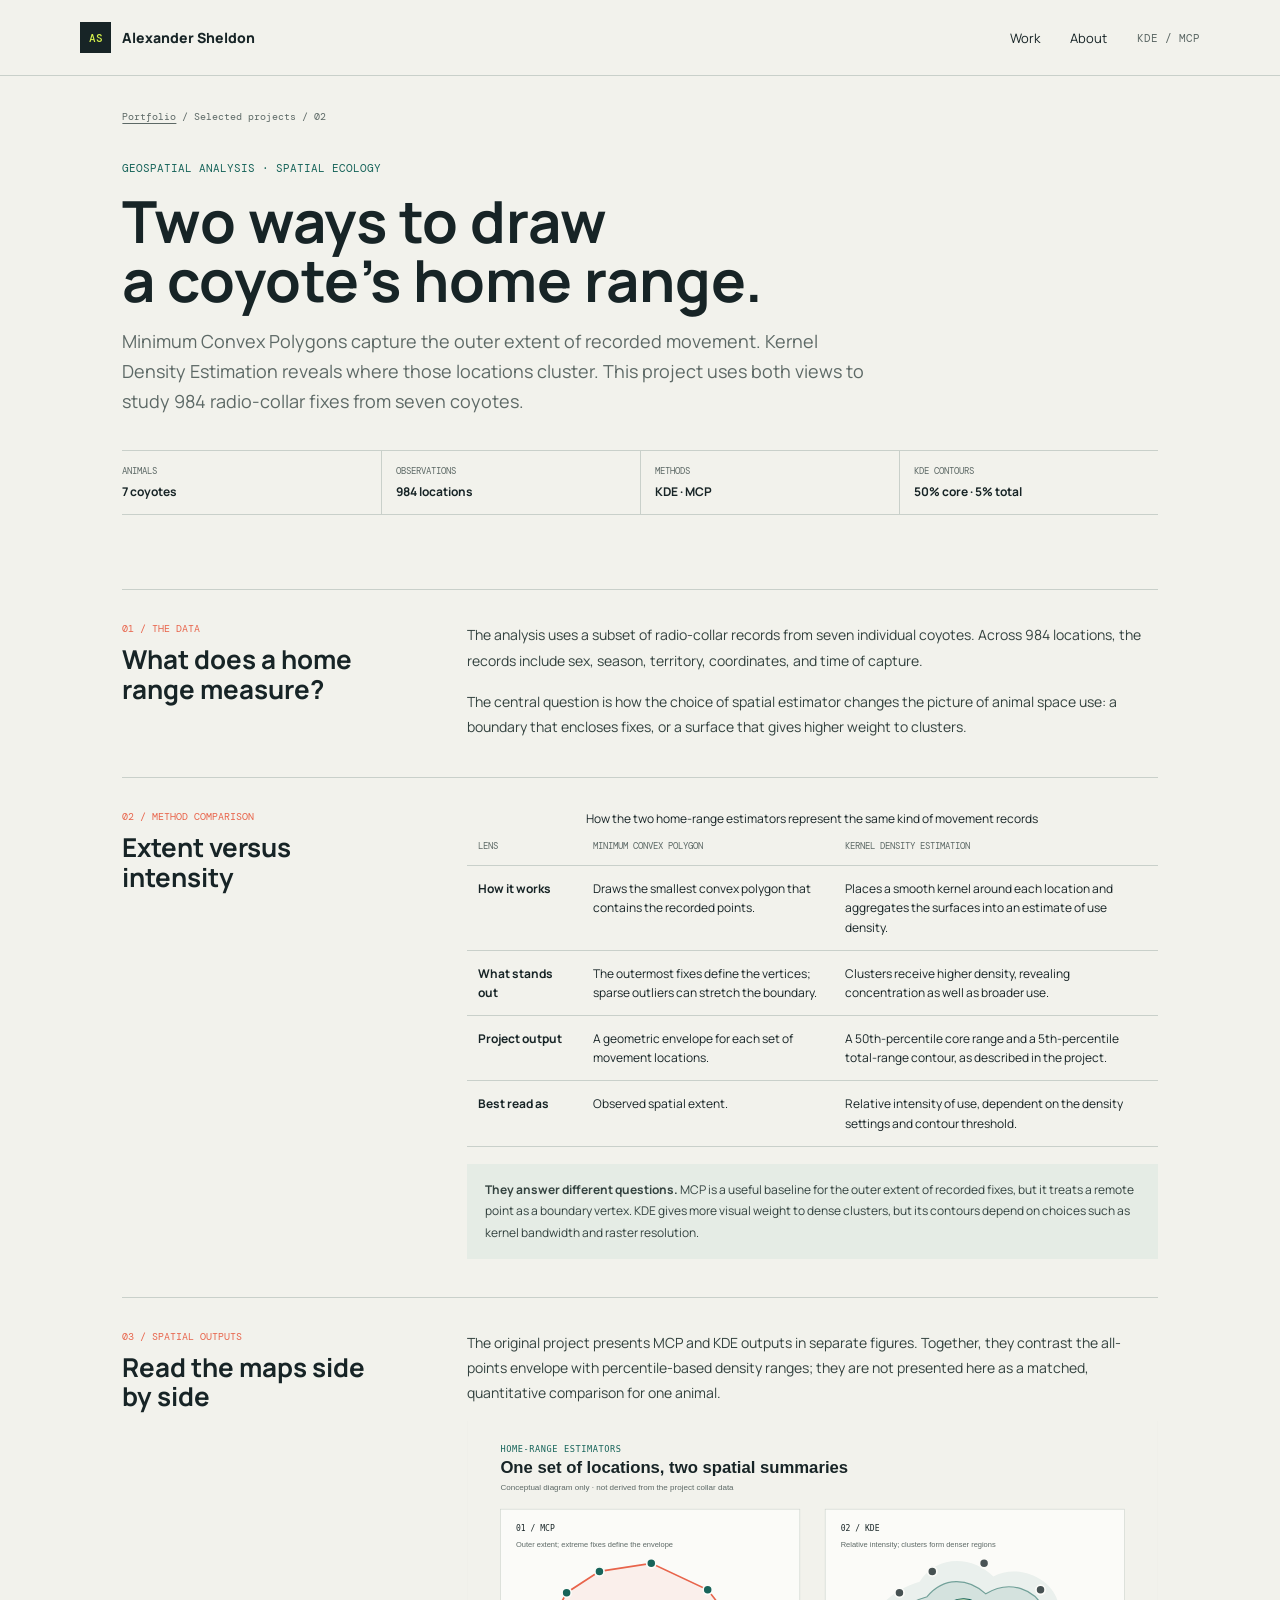
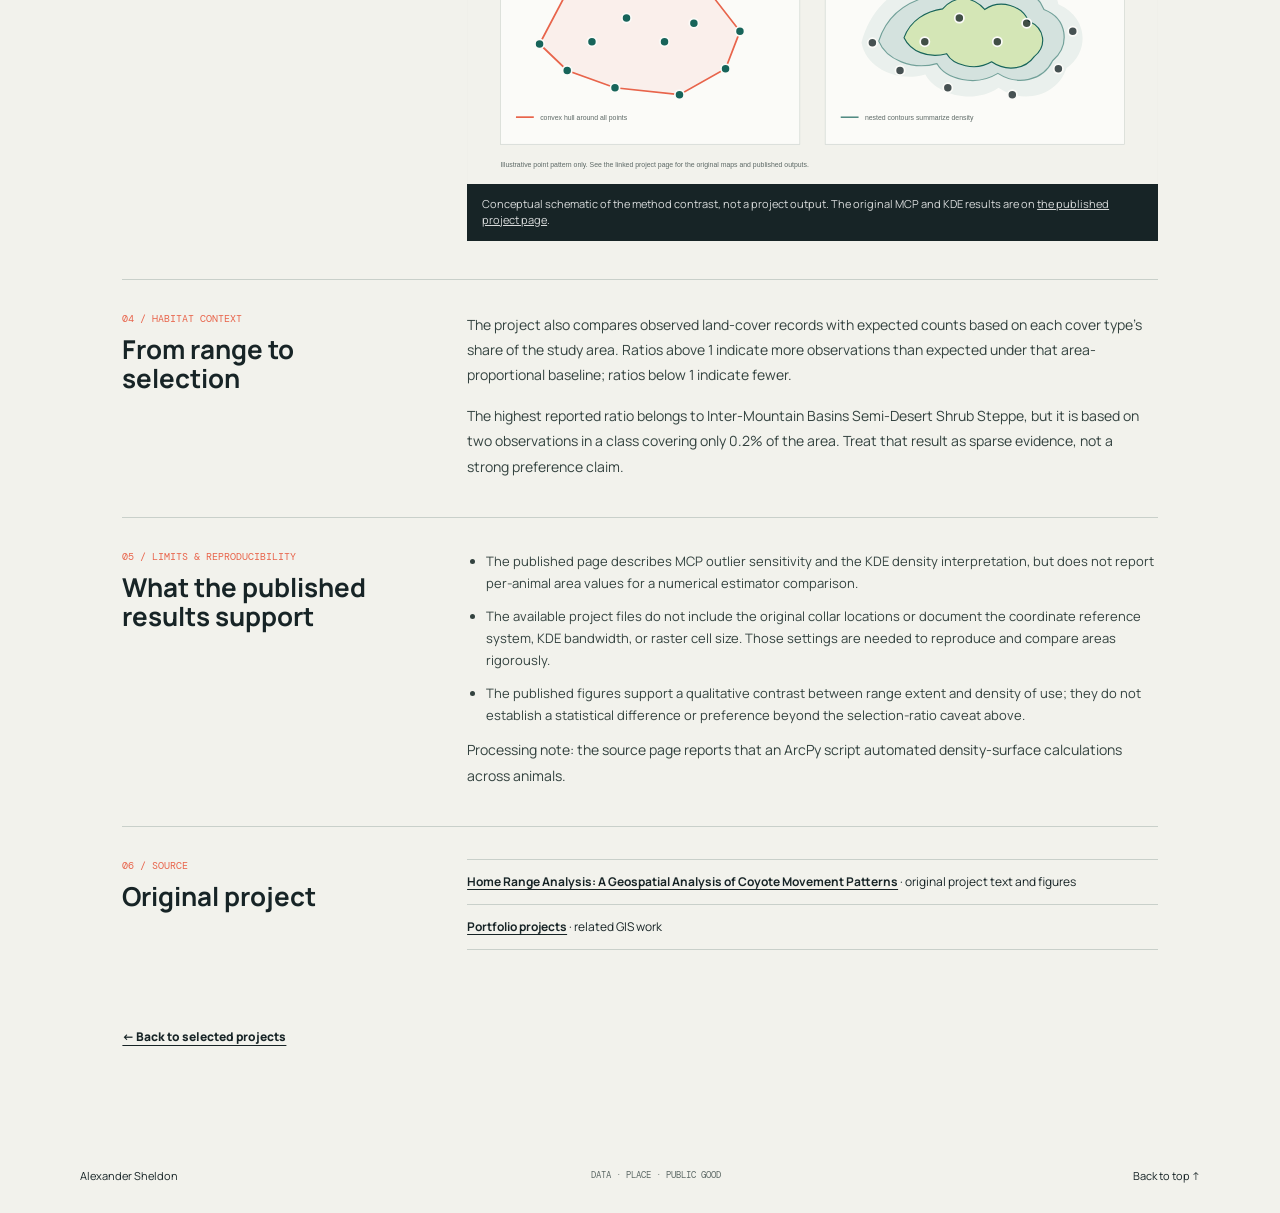
==== projects/coyote-home-range/index.html @ 0cab78b7 "initial projects" ====
<!doctype html>
<html lang="en">
<head>
  <meta charset="utf-8">
  <meta name="viewport" content="width=device-width, initial-scale=1">
  <meta name="theme-color" content="#f2f2ec">
  <meta name="description" content="A geospatial analysis comparing kernel density estimation and minimum convex polygons for coyote home ranges.">
  <title>Coyote Home Ranges: KDE and MCP | Alexander Sheldon</title>
  <link rel="preconnect" href="https://fonts.googleapis.com">
  <link rel="preconnect" href="https://fonts.gstatic.com" crossorigin>
  <link href="https://fonts.googleapis.com/css2?family=DM+Mono:wght@400;500&family=Manrope:wght@400;500;600;700;800&display=swap" rel="stylesheet">
  <link rel="stylesheet" href="../../styles.css">
</head>
<body>
  <a class="skip-link" href="#main">Skip to content</a>
  <header class="site-header">
    <a class="wordmark" href="../../index.html" aria-label="Alexander Sheldon home">
      <span class="wordmark-mark">AS</span>
      <span>Alexander Sheldon</span>
    </a>
    <nav class="site-nav" aria-label="Main navigation">
      <a href="../../index.html#work">Work</a>
      <a href="../../index.html#about">About</a>
      <a class="nav-index" href="#methods">KDE / MCP</a>
    </nav>
  </header>

  <main id="main" class="project-main">
    <div class="project-breadcrumb"><a href="../../index.html">Portfolio</a> / Selected projects / 02</div>
    <header class="project-hero-heading">
      <p class="project-kicker">GEOSPATIAL ANALYSIS &middot; SPATIAL ECOLOGY</p>
      <h1 class="project-title">Two ways to draw<br>a coyote's home range.</h1>
      <p class="project-lede">Minimum Convex Polygons capture the outer extent of recorded movement. Kernel Density Estimation reveals where those locations cluster. This project uses both views to study 984 radio-collar fixes from seven coyotes.</p>
    </header>

    <dl class="project-facts">
      <div><dt>Animals</dt><dd>7 coyotes</dd></div>
      <div><dt>Observations</dt><dd>984 locations</dd></div>
      <div><dt>Methods</dt><dd>KDE &middot; MCP</dd></div>
      <div><dt>KDE contours</dt><dd>50% core &middot; 5% total</dd></div>
    </dl>

    <div class="project-content">
      <section class="project-section" aria-labelledby="question-title">
        <div><p class="section-number">01 / THE DATA</p><h2 id="question-title">What does a home range measure?</h2></div>
        <div class="project-copy">
          <p>The analysis uses a subset of radio-collar records from seven individual coyotes. Across 984 locations, the records include sex, season, territory, coordinates, and time of capture.</p>
          <p>The central question is how the choice of spatial estimator changes the picture of animal space use: a boundary that encloses fixes, or a surface that gives higher weight to clusters.</p>
        </div>
      </section>

      <section class="project-section" id="methods" aria-labelledby="methods-title">
        <div><p class="section-number">02 / METHOD COMPARISON</p><h2 id="methods-title">Extent versus intensity</h2></div>
        <div class="project-copy">
          <div class="method-table-wrap">
            <table class="method-table">
              <caption>How the two home-range estimators represent the same kind of movement records</caption>
              <thead><tr><th scope="col">Lens</th><th scope="col">Minimum Convex Polygon</th><th scope="col">Kernel Density Estimation</th></tr></thead>
              <tbody>
                <tr><th scope="row">How it works</th><td>Draws the smallest convex polygon that contains the recorded points.</td><td>Places a smooth kernel around each location and aggregates the surfaces into an estimate of use density.</td></tr>
                <tr><th scope="row">What stands out</th><td>The outermost fixes define the vertices; sparse outliers can stretch the boundary.</td><td>Clusters receive higher density, revealing concentration as well as broader use.</td></tr>
                <tr><th scope="row">Project output</th><td>A geometric envelope for each set of movement locations.</td><td>A 50th-percentile core range and a 5th-percentile total-range contour, as described in the project.</td></tr>
                <tr><th scope="row">Best read as</th><td>Observed spatial extent.</td><td>Relative intensity of use, dependent on the density settings and contour threshold.</td></tr>
              </tbody>
            </table>
          </div>
          <p class="metric-note"><strong>They answer different questions.</strong> MCP is a useful baseline for the outer extent of recorded fixes, but it treats a remote point as a boundary vertex. KDE gives more visual weight to dense clusters, but its contours depend on choices such as kernel bandwidth and raster resolution.</p>
        </div>
      </section>

      <section class="project-section" aria-labelledby="maps-title">
        <div><p class="section-number">03 / SPATIAL OUTPUTS</p><h2 id="maps-title">Read the maps side by side</h2></div>
        <div class="project-copy">
          <p>The original project presents MCP and KDE outputs in separate figures. Together, they contrast the all-points envelope with percentile-based density ranges; they are not presented here as a matched, quantitative comparison for one animal.</p>
          <figure class="comparison-figure">
            <img src="../../assets/coyote-kde-mcp-schematic.svg" alt="Conceptual comparison of a single illustrative location pattern summarized as an outer MCP hull and as KDE density contours. Not derived from the coyote collar data.">
            <figcaption>Conceptual schematic of the method contrast, not a project output. The original MCP and KDE results are on <a href="https://sites.google.com/view/alexandersheldon-portfolio/home-range-analysis-a-geospatial-analysis-of-coyote-movement-patterns">the published project page</a>.</figcaption>
          </figure>
        </div>
      </section>

      <section class="project-section" aria-labelledby="selection-title">
        <div><p class="section-number">04 / HABITAT CONTEXT</p><h2 id="selection-title">From range to selection</h2></div>
        <div class="project-copy">
          <p>The project also compares observed land-cover records with expected counts based on each cover type's share of the study area. Ratios above 1 indicate more observations than expected under that area-proportional baseline; ratios below 1 indicate fewer.</p>
          <p>The highest reported ratio belongs to Inter-Mountain Basins Semi-Desert Shrub Steppe, but it is based on two observations in a class covering only 0.2% of the area. Treat that result as sparse evidence, not a strong preference claim.</p>
        </div>
      </section>

      <section class="project-section" aria-labelledby="limits-title">
        <div><p class="section-number">05 / LIMITS &amp; REPRODUCIBILITY</p><h2 id="limits-title">What the published results support</h2></div>
        <div class="project-copy">
          <ul class="observation-list">
            <li>The published page describes MCP outlier sensitivity and the KDE density interpretation, but does not report per-animal area values for a numerical estimator comparison.</li>
            <li>The available project files do not include the original collar locations or document the coordinate reference system, KDE bandwidth, or raster cell size. Those settings are needed to reproduce and compare areas rigorously.</li>
            <li>The published figures support a qualitative contrast between range extent and density of use; they do not establish a statistical difference or preference beyond the selection-ratio caveat above.</li>
          </ul>
          <p>Processing note: the source page reports that an ArcPy script automated density-surface calculations across animals.</p>
        </div>
      </section>

      <section class="project-section" aria-labelledby="sources-title">
        <div><p class="section-number">06 / SOURCE</p><h2 id="sources-title">Original project</h2></div>
        <div class="project-copy">
          <ul class="project-source-list">
            <li><a href="https://sites.google.com/view/alexandersheldon-portfolio/home-range-analysis-a-geospatial-analysis-of-coyote-movement-patterns">Home Range Analysis: A Geospatial Analysis of Coyote Movement Patterns</a> &middot; original project text and figures</li>
            <li><a href="https://sites.google.com/view/alexandersheldon-portfolio/projects">Portfolio projects</a> &middot; related GIS work</li>
          </ul>
        </div>
      </section>
    </div>
    <a class="back-to-work" href="../../index.html#work">&larr; Back to selected projects</a>
  </main>

  <footer class="site-footer">
    <span>Alexander Sheldon</span>
    <span class="mono-label">DATA &middot; PLACE &middot; PUBLIC GOOD</span>
    <a href="#main">Back to top &uarr;</a>
  </footer>
</body>
</html>
---- styles.css ----
:root {
  color-scheme: light;
  --paper: #f2f2ec;
  --white: #fbfbf8;
  --ink: #172426;
  --muted: #5d6966;
  --line: #c9d0ca;
  --forest: #17645a;
  --lime: #d3ef4c;
  --coral: #e8644b;
  --blue: #2856a4;
  --mono: "DM Mono", "Courier New", monospace;
  --sans: "Manrope", "Segoe UI", sans-serif;
  font-family: var(--sans);
  font-synthesis: none;
  text-rendering: optimizeLegibility;
  background: var(--paper);
  color: var(--ink);
}

* { box-sizing: border-box; }

html { scroll-behavior: smooth; }

body {
  margin: 0;
  min-width: 320px;
  background: var(--paper);
  color: var(--ink);
}

a { color: inherit; }

a:focus-visible {
  outline: 3px solid var(--coral);
  outline-offset: 4px;
}

.skip-link {
  position: absolute;
  z-index: 10;
  top: 8px;
  left: 8px;
  padding: 10px 14px;
  transform: translateY(-160%);
  background: var(--ink);
  color: white;
}

.skip-link:focus { transform: translateY(0); }

.site-header {
  min-height: 76px;
  padding: 0 6.25%;
  display: flex;
  align-items: center;
  justify-content: space-between;
  border-bottom: 1px solid var(--line);
}

.wordmark {
  display: inline-flex;
  align-items: center;
  gap: 11px;
  text-decoration: none;
  font-size: 14px;
  font-weight: 800;
}

.wordmark-mark {
  width: 31px;
  aspect-ratio: 1;
  display: grid;
  place-items: center;
  background: var(--ink);
  color: var(--lime);
  font: 500 11px var(--mono);
}

.site-nav { display: flex; align-items: center; gap: 30px; }
.site-nav a { font-size: 13px; text-decoration: none; }
.site-nav a:hover, .text-link:hover, .arrow-link:hover { color: var(--forest); }
.site-nav .nav-index { color: var(--muted); font: 11px var(--mono); }

.intro {
  position: relative;
  min-height: 610px;
  padding: 82px 9.4% 67px;
  display: grid;
  grid-template-columns: minmax(0, 1.05fr) minmax(320px, .95fr);
  align-items: center;
  gap: 7%;
  overflow: hidden;
  background-color: #e7ece4;
  background-image: linear-gradient(rgba(23, 36, 38, .045) 1px, transparent 1px), linear-gradient(90deg, rgba(23, 36, 38, .045) 1px, transparent 1px);
  background-size: 44px 44px;
}

.intro-copy { position: relative; z-index: 1; max-width: 610px; }
.eyebrow, .mono-label { font: 11px var(--mono); letter-spacing: 0; }
.eyebrow { display: flex; align-items: center; gap: 10px; margin: 0 0 22px; text-transform: uppercase; }
.eyebrow-dot { width: 8px; height: 8px; border-radius: 50%; background: var(--coral); }

h1, h2, h3, p { margin-top: 0; }

h1 {
  margin-bottom: 20px;
  font-size: 68px;
  line-height: .98;
  font-weight: 700;
}

h1 span { color: var(--forest); }
.intro-lede { max-width: 480px; margin-bottom: 12px; font-size: 21px; line-height: 1.45; font-weight: 600; }
.intro-detail { max-width: 460px; margin-bottom: 26px; color: var(--muted); font-size: 14px; line-height: 1.75; }
.text-link { display: inline-flex; align-items: center; gap: 10px; font-size: 13px; font-weight: 700; text-decoration-thickness: 1px; text-underline-offset: 5px; }
.text-link span { color: var(--coral); font-size: 17px; }

.intro-aside { position: relative; min-height: 355px; align-self: center; display: flex; align-items: flex-end; }
.map-grid { position: absolute; inset: 0 0 48px; overflow: hidden; background: #c9d9d0; border: 1px solid rgba(23, 36, 38, .25); }
.map-grid::before, .map-grid::after { content: ""; position: absolute; inset: 0; background-size: 24px 24px; pointer-events: none; }
.map-grid::before { background-image: linear-gradient(30deg, transparent 48%, rgba(23, 36, 38, .13) 49%, rgba(23, 36, 38, .13) 51%, transparent 52%); }
.map-grid::after { background-image: linear-gradient(120deg, transparent 48%, rgba(23, 36, 38, .1) 49%, rgba(23, 36, 38, .1) 51%, transparent 52%); }
.map-ring { position: absolute; z-index: 1; border: 1px solid rgba(23, 100, 90, .45); border-radius: 50%; transform: rotate(-28deg); }
.map-ring-one { width: 355px; height: 165px; top: 66px; left: 5%; }
.map-ring-two { width: 420px; height: 205px; top: 44px; left: -4%; }
.map-path { position: absolute; z-index: 2; height: 12px; background: rgba(251, 251, 248, .8); transform: rotate(-31deg); }
.map-path-one { width: 125%; top: 48%; left: -11%; }
.map-path-two { width: 85%; top: 33%; left: 28%; transform: rotate(51deg); }
.map-point { position: absolute; z-index: 3; width: 13px; height: 13px; border: 3px solid white; border-radius: 50%; background: var(--coral); box-shadow: 0 0 0 5px rgba(232, 100, 75, .24); }
.map-point-one { top: 36%; left: 40%; }
.map-point-two { top: 61%; left: 72%; width: 9px; height: 9px; background: var(--blue); box-shadow: 0 0 0 4px rgba(40, 86, 164, .2); }
.map-label { position: absolute; z-index: 3; color: var(--ink); font: 10px var(--mono); }
.map-label-one { top: 20%; left: 10%; }
.map-label-two { right: 9%; bottom: 17%; }
.aside-caption { position: relative; z-index: 4; width: 83%; margin-left: auto; padding: 17px 19px 15px; background: var(--ink); color: var(--white); }
.aside-caption .mono-label { color: var(--lime); }
.aside-caption p { margin: 9px 0 0; font-size: 13px; line-height: 1.55; }
.intro-footer { position: absolute; right: 6.25%; bottom: 24px; left: 6.25%; display: flex; justify-content: space-between; color: var(--muted); font-size: 10px; }

.section-wrap { padding-right: 9.4%; padding-left: 9.4%; }
.work-section { padding-top: 92px; padding-bottom: 94px; }
.section-heading { display: flex; align-items: flex-end; justify-content: space-between; gap: 30px; margin-bottom: 33px; }
.section-heading .eyebrow { margin-bottom: 12px; }
h2 { margin-bottom: 0; font-size: 38px; line-height: 1.13; font-weight: 700; }
.project-feature { display: grid; grid-template-columns: 1.02fr .98fr; min-height: 350px; border: 1px solid var(--line); background: var(--white); }
.project-feature-secondary { margin-top: 36px; }
.project-image { min-height: 350px; margin: 0; display: flex; flex-direction: column; justify-content: center; overflow: hidden; background: #dce6df; }
.project-image img { width: 100%; height: auto; display: block; }
.project-image figcaption { padding: 8px 14px; color: var(--muted); font-size: 10px; line-height: 1.45; }
.project-graphic { min-height: 350px; padding: 18px; display: flex; flex-direction: column; justify-content: space-between; overflow: hidden; background: #1d3433; color: #fff; }
.graphic-topline, .graphic-legend { display: flex; justify-content: space-between; gap: 10px; color: rgba(255,255,255,.75); font: 9px var(--mono); }
.graphic-map { position: relative; flex: 1; margin: 16px 0; overflow: hidden; background: #315949; background-image: linear-gradient(31deg, transparent 49.5%, rgba(255,255,255,.7) 49.8%, rgba(255,255,255,.7) 50.4%, transparent 50.7%), linear-gradient(115deg, transparent 49%, rgba(222,239,76,.45) 49.3%, rgba(222,239,76,.45) 50%, transparent 50.3%); }
.graphic-block { position: absolute; display: block; background: #759454; }
.block-a { width: 39%; height: 25%; left: 8%; top: 9%; clip-path: polygon(3% 10%, 87% 0, 100% 91%, 0 100%); }
.block-b { width: 32%; height: 38%; right: 6%; top: 12%; background: #25584e; clip-path: polygon(5% 0, 100% 10%, 84% 100%, 0 89%); }
.block-c { width: 49%; height: 37%; left: 11%; bottom: 5%; background: #849e5e; clip-path: polygon(0 8%, 100% 0, 92% 100%, 8% 89%); }
.graphic-road { position: absolute; z-index: 2; display: block; height: 11px; background: #f3efdc; }
.road-a { width: 130%; top: 53%; left: -12%; transform: rotate(-17deg); }
.road-b { width: 85%; top: 39%; left: 23%; transform: rotate(49deg); }
.graphic-water { position: absolute; z-index: 1; right: 11%; bottom: 4%; width: 19%; height: 31%; background: #3978a4; clip-path: polygon(0 12%, 100% 0, 71% 100%, 13% 91%); }
.graphic-building { position: absolute; z-index: 3; display: block; background: var(--coral); }
.building-a { width: 10%; height: 9%; left: 24%; top: 29%; }
.building-b { width: 8%; height: 12%; left: 44%; top: 19%; background: #e7d975; }
.building-c { width: 12%; height: 8%; right: 23%; top: 57%; }
.building-d { width: 9%; height: 10%; left: 61%; bottom: 10%; background: #e7d975; }
.graphic-legend { justify-content: flex-start; gap: 15px; }
.graphic-legend span { display: inline-flex; align-items: center; gap: 5px; }
.graphic-legend i { width: 7px; height: 7px; display: inline-block; }
.legend-building { background: var(--coral); }
.legend-green { background: #849e5e; }
.legend-water { background: #3978a4; }
.project-summary { padding: 37px 8%; display: flex; flex-direction: column; align-items: flex-start; }
.project-meta { width: 100%; display: flex; justify-content: space-between; gap: 12px; color: var(--muted); font-size: 9px; }
.project-summary h3 { margin: 31px 0 11px; font-size: 26px; line-height: 1.15; }
.project-summary > p { max-width: 390px; margin-bottom: 20px; color: var(--muted); font-size: 13px; line-height: 1.7; }
.tag-row { display: flex; flex-wrap: wrap; gap: 7px; margin-bottom: 25px; }
.tag-row span { padding: 6px 9px; border: 1px solid var(--line); font: 9px var(--mono); }
.arrow-link { margin-top: auto; display: inline-flex; align-items: center; gap: 10px; font-size: 12px; font-weight: 800; text-decoration-thickness: 1px; text-underline-offset: 4px; }
.arrow-link span { color: var(--coral); font-size: 17px; }
.attribution-note { margin: 13px 0 0; color: var(--muted); font-size: 10px; line-height: 1.5; }

.about-section { padding: 84px 0 90px; background: #dce6df; }
.about-grid { display: grid; grid-template-columns: .85fr 1.15fr; gap: 10%; }
.about-grid .eyebrow { margin-bottom: 14px; }
.about-copy > p { margin-bottom: 28px; font-size: 15px; line-height: 1.8; }
.experience-list { border-top: 1px solid #b5c4bb; }
.experience-row { min-height: 78px; padding: 15px 0; display: grid; grid-template-columns: 150px 1fr; gap: 18px; border-bottom: 1px solid #b5c4bb; }
.experience-row > .mono-label { padding-top: 4px; color: var(--forest); font-size: 9px; }
.experience-row h3 { margin-bottom: 5px; font-size: 14px; }
.experience-row p { margin: 0; color: var(--muted); font-size: 11px; line-height: 1.5; }

.site-footer { min-height: 75px; padding: 18px 6.25%; display: flex; align-items: center; justify-content: space-between; gap: 16px; font-size: 11px; }
.site-footer .mono-label { color: var(--muted); font-size: 9px; }
.site-footer a { text-decoration: none; }

.project-main { max-width: 1240px; margin: 0 auto; padding: 34px 8% 92px; }
.project-breadcrumb { margin-bottom: 38px; color: var(--muted); font: 10px var(--mono); }
.project-breadcrumb a { text-underline-offset: 3px; }
.project-hero-heading { max-width: 980px; margin-bottom: 34px; }
.project-kicker { margin-bottom: 16px; color: var(--forest); font: 11px var(--mono); }
.project-title { max-width: 900px; margin-bottom: 18px; font-size: 58px; line-height: 1.02; }
.project-lede { max-width: 760px; margin-bottom: 0; color: var(--muted); font-size: 18px; line-height: 1.65; }
.project-facts { margin: 29px 0 31px; display: grid; grid-template-columns: repeat(4, 1fr); border-top: 1px solid var(--line); border-bottom: 1px solid var(--line); }
.project-facts div { padding: 14px 12px 14px 0; }
.project-facts div + div { padding-left: 14px; border-left: 1px solid var(--line); }
.project-facts dt { margin-bottom: 6px; color: var(--muted); font: 9px var(--mono); text-transform: uppercase; }
.project-facts dd { margin: 0; font-size: 12px; font-weight: 700; }
.comparison-figure { margin: 0; background: var(--ink); }
.comparison-figure img { width: 100%; height: auto; display: block; }
.comparison-figure figcaption { padding: 12px 15px; color: rgba(255,255,255,.83); font-size: 11px; line-height: 1.5; }
.project-content { margin-top: 74px; }
.project-section { padding: 32px 0 38px; display: grid; grid-template-columns: minmax(170px, .55fr) minmax(0, 1.45fr); gap: 8%; border-top: 1px solid var(--line); }
.project-section > div { min-width: 0; }
.section-number { margin-bottom: 10px; color: var(--coral); font: 10px var(--mono); }
.project-section h2 { font-size: 26px; }
.project-copy p { margin-bottom: 16px; color: #33423f; font-size: 14px; line-height: 1.8; }
.project-copy p:last-child { margin-bottom: 0; }
.class-list { margin: 20px 0 0; padding: 0; display: flex; flex-wrap: wrap; gap: 7px; list-style: none; }
.class-list li { padding: 7px 10px; border: 1px solid var(--line); background: var(--white); font-size: 11px; }
.class-warning { margin-top: 21px; padding: 15px 18px; border-left: 4px solid var(--coral); background: #f8e9df; }
.class-warning p { margin: 0; color: var(--ink); font-size: 12px; line-height: 1.7; }
.model-list { border-top: 1px solid var(--line); }
.model-row { padding: 20px 0; display: grid; grid-template-columns: 170px 1fr; gap: 20px; border-bottom: 1px solid var(--line); }
.model-row h3 { margin: 0; font-size: 16px; }
.model-row p { margin: 0; color: var(--muted); font-size: 13px; line-height: 1.7; }
.metric-wrap { max-width: 100%; overflow-x: auto; }
.metric-table { width: 100%; border-collapse: collapse; text-align: left; font-size: 12px; }
.metric-table caption { padding: 0 0 9px; color: var(--muted); font-size: 11px; text-align: left; }
.metric-table th, .metric-table td { padding: 13px 12px; border-bottom: 1px solid var(--line); white-space: nowrap; }
.metric-table th { color: var(--muted); font: 9px var(--mono); text-transform: uppercase; }
.metric-table tbody th { color: var(--ink); font: 700 12px var(--sans); text-transform: none; }
.metric-note { margin-top: 17px !important; padding: 15px 18px; background: #e5ece5; font-size: 12px !important; }
.observation-list { margin: 0; padding-left: 19px; }
.observation-list li { margin: 0 0 11px; color: #33423f; font-size: 13px; line-height: 1.7; }
.project-source-list { margin: 0; padding: 0; list-style: none; border-top: 1px solid var(--line); }
.project-source-list li { padding: 13px 0; border-bottom: 1px solid var(--line); font-size: 12px; line-height: 1.5; }
.project-source-list a { font-weight: 700; text-underline-offset: 3px; }
.citation { margin-top: 21px !important; color: var(--muted) !important; font-size: 11px !important; }
.back-to-work { display: inline-block; margin-top: 40px; font-size: 12px; font-weight: 800; text-underline-offset: 4px; }
.project-figure-grid { display: grid; grid-template-columns: repeat(2, minmax(0, 1fr)); gap: 16px; }
.home-range-figure { min-width: 0; margin: 0; border: 1px solid var(--line); background: var(--white); }
.home-range-figure img { width: 100%; height: auto; display: block; }
.home-range-figure figcaption { padding: 11px 13px; color: var(--muted); font-size: 11px; line-height: 1.55; }
.method-table { width: 100%; border-collapse: collapse; text-align: left; font-size: 12px; }
.method-table th, .method-table td { padding: 13px 11px; border-bottom: 1px solid var(--line); vertical-align: top; line-height: 1.6; }
.method-table thead th { color: var(--muted); font: 9px var(--mono); text-transform: uppercase; }
.method-table tbody th { width: 115px; font-size: 12px; }
.method-table-wrap { max-width: 100%; overflow-x: auto; }

@media (max-width: 850px) {
  .intro { min-height: auto; padding: 66px 7% 80px; grid-template-columns: 1fr; gap: 35px; }
  .intro-aside { width: min(100%, 540px); min-height: 310px; }
  .section-wrap { padding-right: 7%; padding-left: 7%; }
  .project-summary { padding: 30px 7%; }
  .project-image { min-height: 0; }
  .about-grid { grid-template-columns: 1fr; gap: 27px; }
  .project-main { padding-right: 7%; padding-left: 7%; }
  .project-facts { grid-template-columns: repeat(2, 1fr); }
  .project-facts div:nth-child(3) { padding-left: 0; border-left: 0; }
  .project-facts div:nth-child(n + 3) { border-top: 1px solid var(--line); }
}

@media (max-width: 600px) {
  .site-header { min-height: 65px; padding: 0 5%; }
  .site-nav { gap: 16px; }
  .site-nav a { font-size: 12px; }
  .site-nav .nav-index { display: none; }
  .wordmark { gap: 8px; font-size: 12px; }
  .intro { padding: 57px 6% 74px; }
  h1 { font-size: 52px; }
  .intro-lede { font-size: 18px; }
  .intro-detail { font-size: 13px; }
  .intro-aside { min-height: 260px; }
  .map-ring-one { left: -5%; }
  .map-ring-two { left: -18%; }
  .aside-caption { width: 91%; padding: 14px; }
  .intro-footer { right: 6%; left: 6%; bottom: 18px; font-size: 9px; }
  .work-section { padding-top: 66px; padding-bottom: 68px; }
  .section-heading { display: block; margin-bottom: 23px; }
  h2 { font-size: 31px; }
  .project-feature { grid-template-columns: 1fr; }
  .project-graphic { min-height: 270px; }
  .project-summary { min-height: 300px; padding: 27px 6%; }
  .project-image { min-height: 0; }
  .project-summary h3 { margin-top: 23px; font-size: 22px; }
  .about-section { padding: 65px 0; }
  .about-copy > p { font-size: 14px; }
  .experience-row { grid-template-columns: 1fr; gap: 7px; }
  .site-footer { padding: 18px 5%; flex-wrap: wrap; }
  .site-footer .mono-label { display: none; }
  .project-main { padding: 25px 6% 65px; }
  .project-breadcrumb { margin-bottom: 27px; }
  .project-title { font-size: 39px; }
  .project-lede { font-size: 15px; }
  .project-facts div { padding-top: 12px; padding-bottom: 12px; }
  .project-facts dd { font-size: 11px; }
  .project-content { margin-top: 49px; }
  .project-section { padding: 25px 0 29px; grid-template-columns: 1fr; gap: 18px; }
  .project-section h2 { font-size: 23px; }
  .model-row { grid-template-columns: 1fr; gap: 7px; }
  .metric-table th, .metric-table td { padding: 11px 9px; }
  .project-figure-grid { grid-template-columns: 1fr; }
  .method-table th, .method-table td { padding: 10px 8px; }
}

@media (prefers-reduced-motion: reduce) {
  html { scroll-behavior: auto; }
}
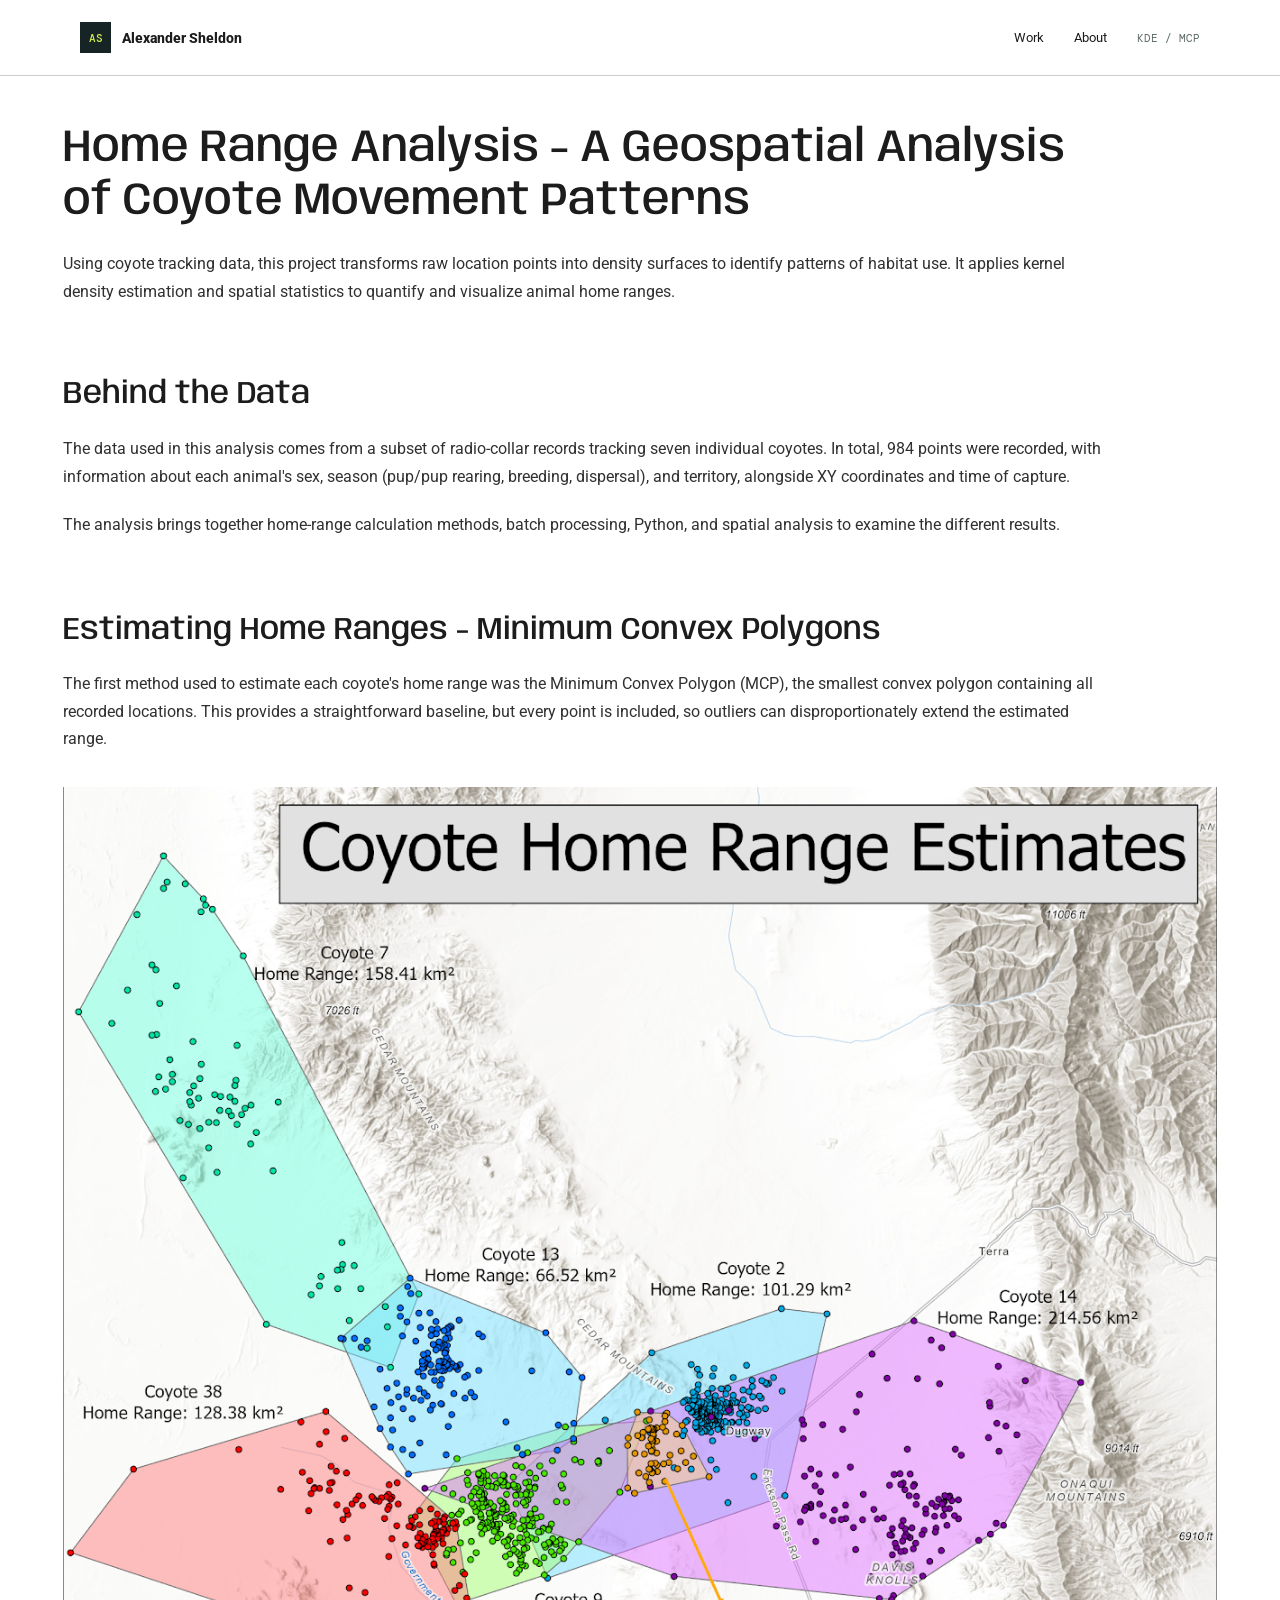
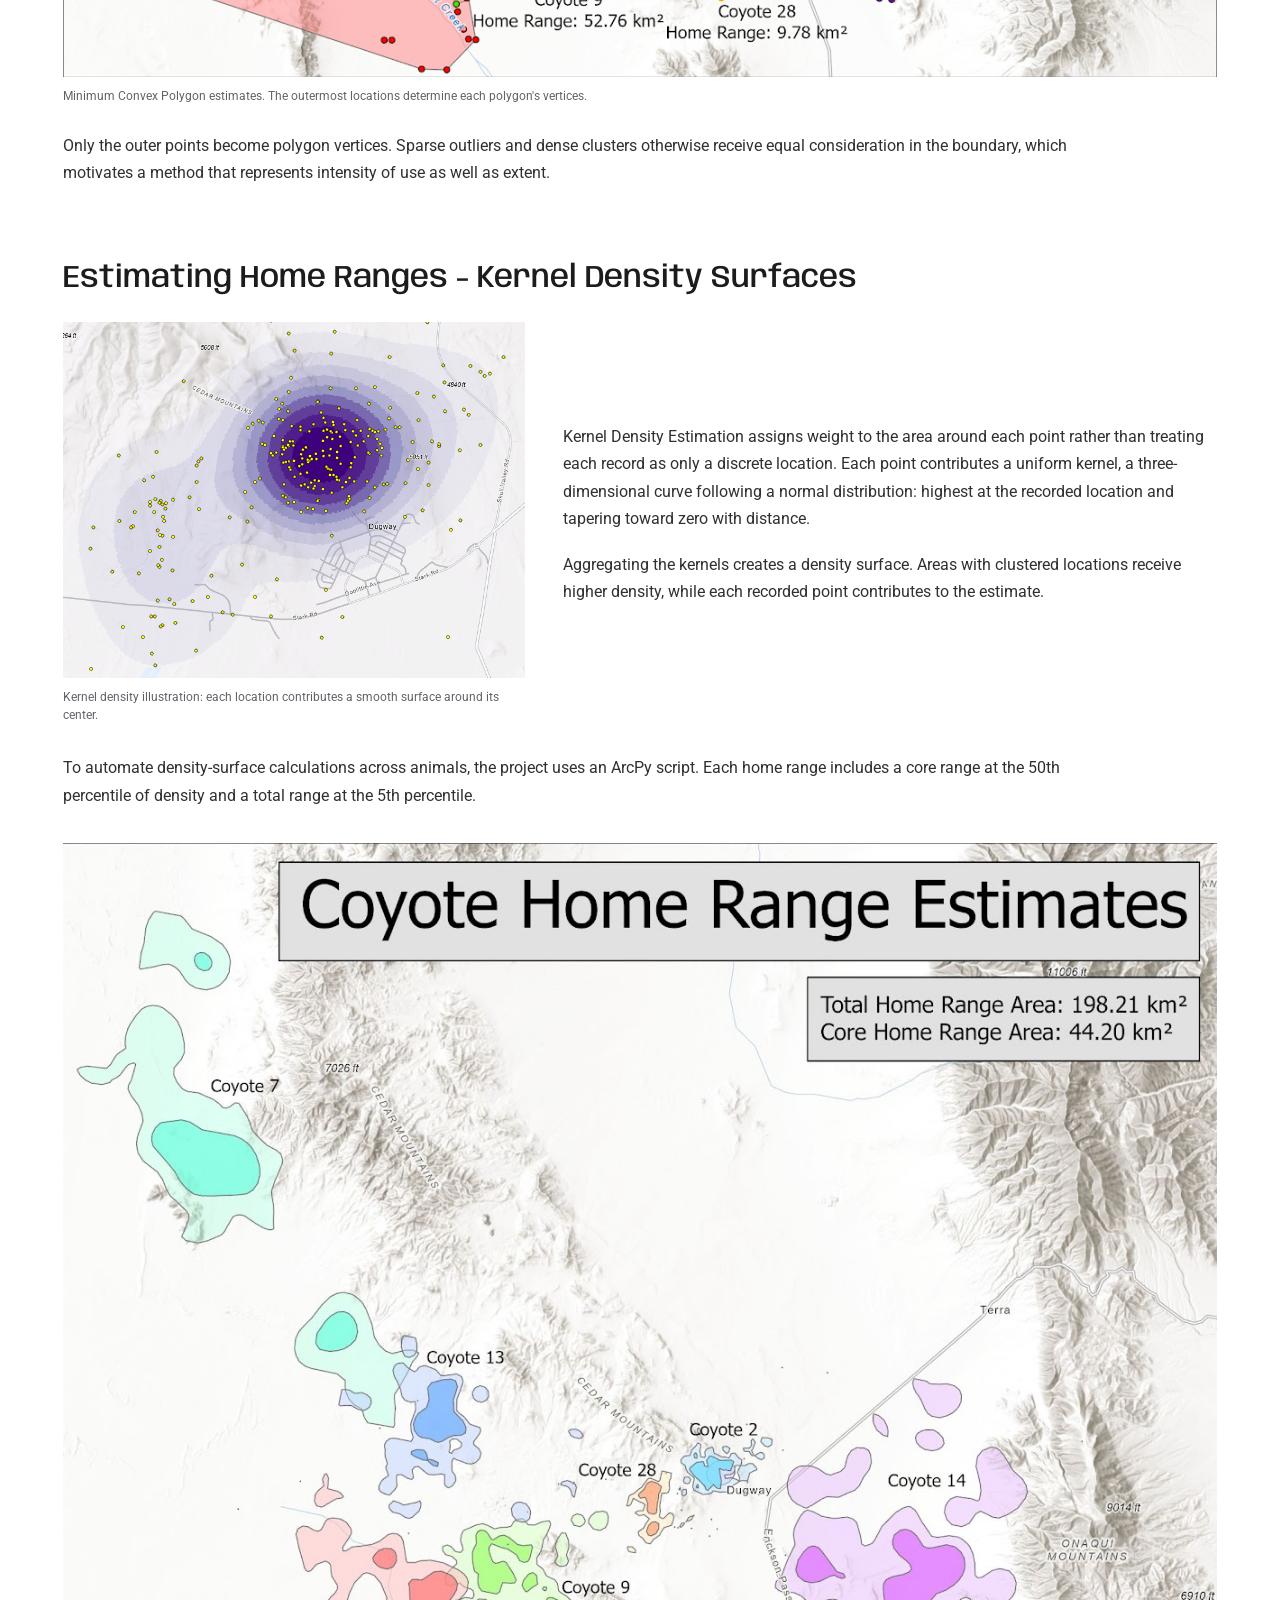
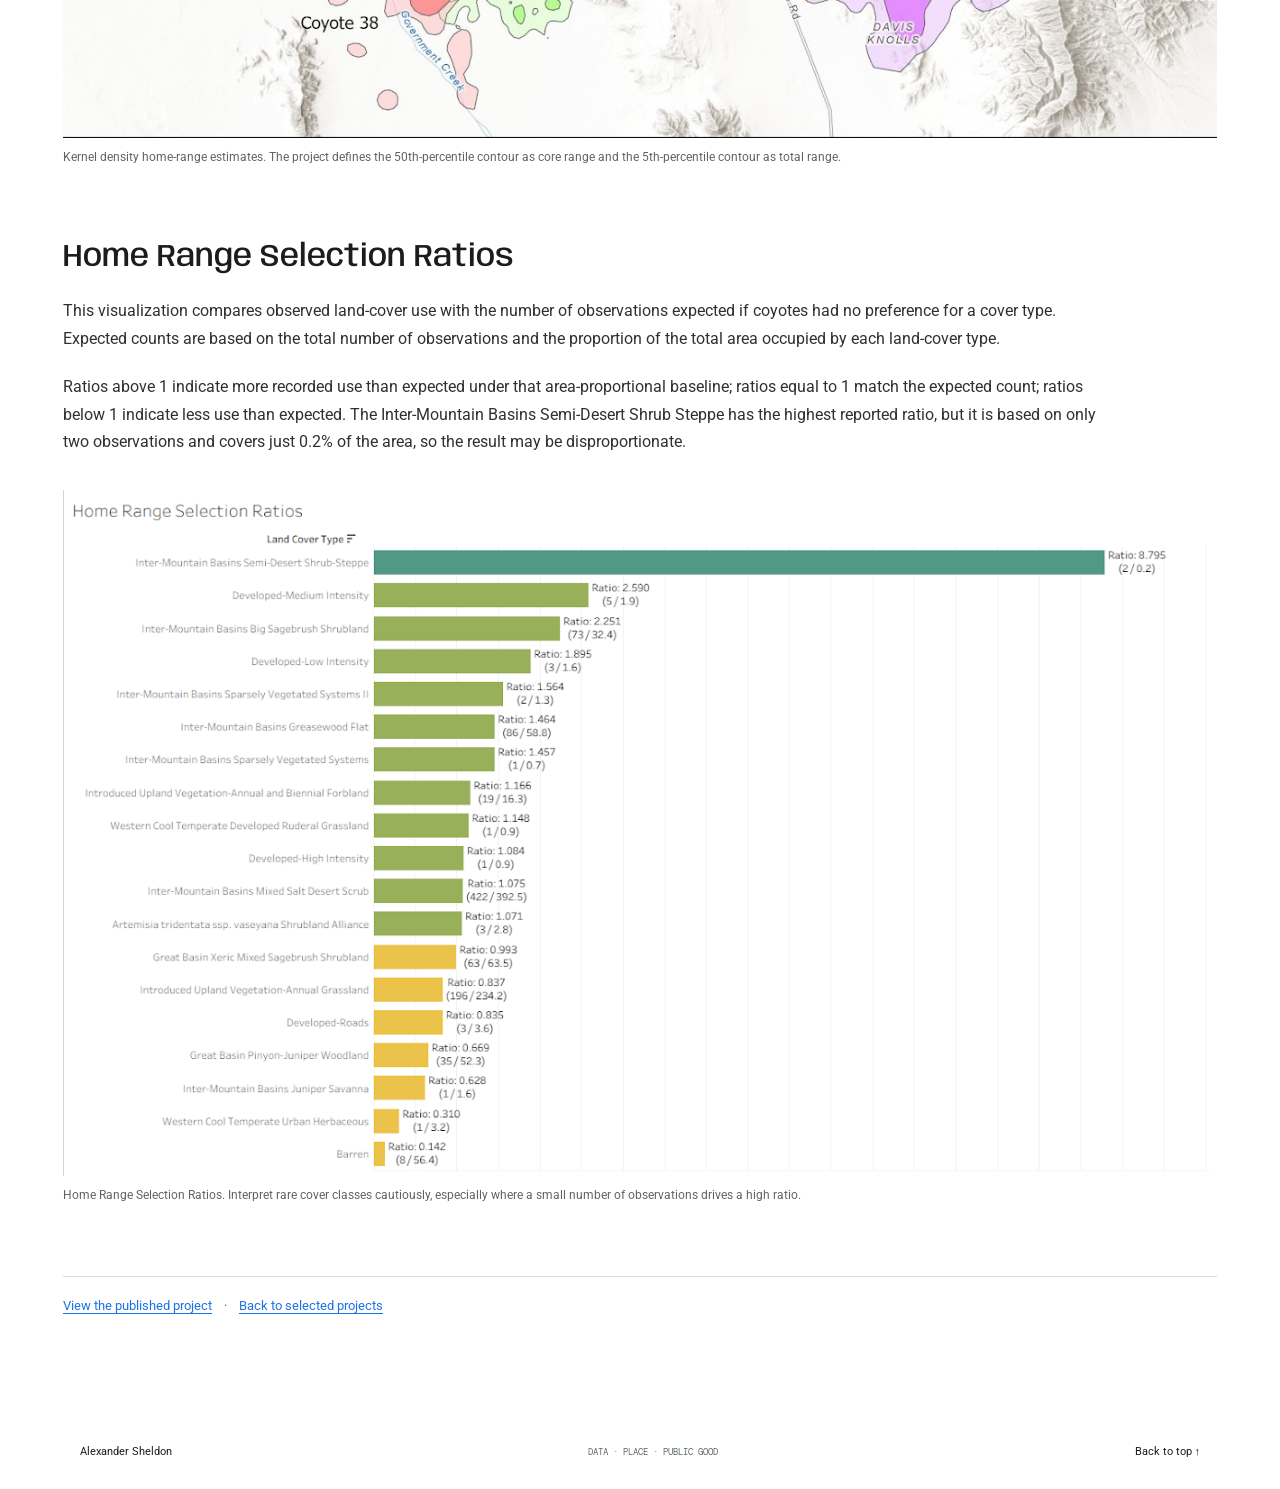
==== commit 4e3b822d: "updating coyote and segmentation projects" ====
--- a/projects/coyote-home-range/index.html
+++ b/projects/coyote-home-range/index.html
@@ -3,15 +3,15 @@
 <head>
   <meta charset="utf-8">
   <meta name="viewport" content="width=device-width, initial-scale=1">
-  <meta name="theme-color" content="#f2f2ec">
+  <meta name="theme-color" content="#ffffff">
   <meta name="description" content="A geospatial analysis comparing kernel density estimation and minimum convex polygons for coyote home ranges.">
-  <title>Coyote Home Ranges: KDE and MCP | Alexander Sheldon</title>
+  <title>Home Range Analysis - A Geospatial Analysis of Coyote Movement Patterns | Alex Sheldon</title>
   <link rel="preconnect" href="https://fonts.googleapis.com">
   <link rel="preconnect" href="https://fonts.gstatic.com" crossorigin>
-  <link href="https://fonts.googleapis.com/css2?family=DM+Mono:wght@400;500&family=Manrope:wght@400;500;600;700;800&display=swap" rel="stylesheet">
+  <link href="https://fonts.googleapis.com/css2?family=Anybody:wght@400;500;600;700&family=DM+Mono:wght@400;500&family=Roboto:wght@400;500;700&display=swap" rel="stylesheet">
   <link rel="stylesheet" href="../../styles.css">
 </head>
-<body>
+<body class="coyote-case-study">
   <a class="skip-link" href="#main">Skip to content</a>
   <header class="site-header">
     <a class="wordmark" href="../../index.html" aria-label="Alexander Sheldon home">
@@ -21,95 +21,62 @@
     <nav class="site-nav" aria-label="Main navigation">
       <a href="../../index.html#work">Work</a>
       <a href="../../index.html#about">About</a>
-      <a class="nav-index" href="#methods">KDE / MCP</a>
+      <a class="nav-index" href="#mcp">KDE / MCP</a>
     </nav>
   </header>
 
-  <main id="main" class="project-main">
-    <div class="project-breadcrumb"><a href="../../index.html">Portfolio</a> / Selected projects / 02</div>
-    <header class="project-hero-heading">
-      <p class="project-kicker">GEOSPATIAL ANALYSIS &middot; SPATIAL ECOLOGY</p>
-      <h1 class="project-title">Two ways to draw<br>a coyote's home range.</h1>
-      <p class="project-lede">Minimum Convex Polygons capture the outer extent of recorded movement. Kernel Density Estimation reveals where those locations cluster. This project uses both views to study 984 radio-collar fixes from seven coyotes.</p>
+  <main id="main" class="coyote-main">
+    <header class="coyote-title-block">
+      <h1>Home Range Analysis - A Geospatial Analysis of Coyote Movement Patterns</h1>
+      <p>Using coyote tracking data, this project transforms raw location points into density surfaces to identify patterns of habitat use. It applies kernel density estimation and spatial statistics to quantify and visualize animal home ranges.</p>
     </header>
 
-    <dl class="project-facts">
-      <div><dt>Animals</dt><dd>7 coyotes</dd></div>
-      <div><dt>Observations</dt><dd>984 locations</dd></div>
-      <div><dt>Methods</dt><dd>KDE &middot; MCP</dd></div>
-      <div><dt>KDE contours</dt><dd>50% core &middot; 5% total</dd></div>
-    </dl>
+    <section class="coyote-section" aria-labelledby="data-title">
+      <h2 id="data-title">Behind the Data</h2>
+      <p>The data used in this analysis comes from a subset of radio-collar records tracking seven individual coyotes. In total, 984 points were recorded, with information about each animal's sex, season (pup/pup rearing, breeding, dispersal), and territory, alongside XY coordinates and time of capture.</p>
+      <p>The analysis brings together home-range calculation methods, batch processing, Python, and spatial analysis to examine the different results.</p>
+    </section>
 
-    <div class="project-content">
-      <section class="project-section" aria-labelledby="question-title">
-        <div><p class="section-number">01 / THE DATA</p><h2 id="question-title">What does a home range measure?</h2></div>
-        <div class="project-copy">
-          <p>The analysis uses a subset of radio-collar records from seven individual coyotes. Across 984 locations, the records include sex, season, territory, coordinates, and time of capture.</p>
-          <p>The central question is how the choice of spatial estimator changes the picture of animal space use: a boundary that encloses fixes, or a surface that gives higher weight to clusters.</p>
+    <section class="coyote-section" id="mcp" aria-labelledby="mcp-title">
+      <h2 id="mcp-title">Estimating Home Ranges - Minimum Convex Polygons</h2>
+      <p>The first method used to estimate each coyote's home range was the Minimum Convex Polygon (MCP), the smallest convex polygon containing all recorded locations. This provides a straightforward baseline, but every point is included, so outliers can disproportionately extend the estimated range.</p>
+      <figure class="coyote-figure">
+        <img src="../../assets/mcp-estimates.png" alt="Minimum Convex Polygon estimates for coyote home ranges, showing the outer boundary formed by recorded locations.">
+        <figcaption>Minimum Convex Polygon estimates. The outermost locations determine each polygon's vertices.</figcaption>
+      </figure>
+      <p>Only the outer points become polygon vertices. Sparse outliers and dense clusters otherwise receive equal consideration in the boundary, which motivates a method that represents intensity of use as well as extent.</p>
+    </section>
+
+    <section class="coyote-section" id="kde" aria-labelledby="kde-title">
+      <h2 id="kde-title">Estimating Home Ranges - Kernel Density Surfaces</h2>
+      <div class="coyote-kde-intro">
+        <figure class="coyote-figure coyote-kde-example">
+          <img src="../../assets/kde-example.png" alt="Illustration of a kernel density surface, showing how an individual location contributes a smooth peak that tapers with distance.">
+          <figcaption>Kernel density illustration: each location contributes a smooth surface around its center.</figcaption>
+        </figure>
+        <div>
+          <p>Kernel Density Estimation assigns weight to the area around each point rather than treating each record as only a discrete location. Each point contributes a uniform kernel, a three-dimensional curve following a normal distribution: highest at the recorded location and tapering toward zero with distance.</p>
+          <p>Aggregating the kernels creates a density surface. Areas with clustered locations receive higher density, while each recorded point contributes to the estimate.</p>
         </div>
-      </section>
+      </div>
+      <p>To automate density-surface calculations across animals, the project uses an ArcPy script. Each home range includes a core range at the 50th percentile of density and a total range at the 5th percentile.</p>
+      <figure class="coyote-figure">
+        <img src="../../assets/kde-estimates.jpg" alt="Kernel Density Estimation results for coyote home ranges with core-use and total-range contours.">
+        <figcaption>Kernel density home-range estimates. The project defines the 50th-percentile contour as core range and the 5th-percentile contour as total range.</figcaption>
+      </figure>
+    </section>
 
-      <section class="project-section" id="methods" aria-labelledby="methods-title">
-        <div><p class="section-number">02 / METHOD COMPARISON</p><h2 id="methods-title">Extent versus intensity</h2></div>
-        <div class="project-copy">
-          <div class="method-table-wrap">
-            <table class="method-table">
-              <caption>How the two home-range estimators represent the same kind of movement records</caption>
-              <thead><tr><th scope="col">Lens</th><th scope="col">Minimum Convex Polygon</th><th scope="col">Kernel Density Estimation</th></tr></thead>
-              <tbody>
-                <tr><th scope="row">How it works</th><td>Draws the smallest convex polygon that contains the recorded points.</td><td>Places a smooth kernel around each location and aggregates the surfaces into an estimate of use density.</td></tr>
-                <tr><th scope="row">What stands out</th><td>The outermost fixes define the vertices; sparse outliers can stretch the boundary.</td><td>Clusters receive higher density, revealing concentration as well as broader use.</td></tr>
-                <tr><th scope="row">Project output</th><td>A geometric envelope for each set of movement locations.</td><td>A 50th-percentile core range and a 5th-percentile total-range contour, as described in the project.</td></tr>
-                <tr><th scope="row">Best read as</th><td>Observed spatial extent.</td><td>Relative intensity of use, dependent on the density settings and contour threshold.</td></tr>
-              </tbody>
-            </table>
-          </div>
-          <p class="metric-note"><strong>They answer different questions.</strong> MCP is a useful baseline for the outer extent of recorded fixes, but it treats a remote point as a boundary vertex. KDE gives more visual weight to dense clusters, but its contours depend on choices such as kernel bandwidth and raster resolution.</p>
-        </div>
-      </section>
+    <section class="coyote-section" aria-labelledby="selection-title">
+      <h2 id="selection-title">Home Range Selection Ratios</h2>
+      <p>This visualization compares observed land-cover use with the number of observations expected if coyotes had no preference for a cover type. Expected counts are based on the total number of observations and the proportion of the total area occupied by each land-cover type.</p>
+      <p>Ratios above 1 indicate more recorded use than expected under that area-proportional baseline; ratios equal to 1 match the expected count; ratios below 1 indicate less use than expected. The Inter-Mountain Basins Semi-Desert Shrub Steppe has the highest reported ratio, but it is based on only two observations and covers just 0.2% of the area, so the result may be disproportionate.</p>
+      <figure class="coyote-figure">
+        <img src="../../assets/selection-ratios.png" alt="Chart of coyote home-range selection ratios across land-cover types, comparing observed and area-proportional expected use.">
+        <figcaption>Home Range Selection Ratios. Interpret rare cover classes cautiously, especially where a small number of observations drives a high ratio.</figcaption>
+      </figure>
+    </section>
 
-      <section class="project-section" aria-labelledby="maps-title">
-        <div><p class="section-number">03 / SPATIAL OUTPUTS</p><h2 id="maps-title">Read the maps side by side</h2></div>
-        <div class="project-copy">
-          <p>The original project presents MCP and KDE outputs in separate figures. Together, they contrast the all-points envelope with percentile-based density ranges; they are not presented here as a matched, quantitative comparison for one animal.</p>
-          <figure class="comparison-figure">
-            <img src="../../assets/coyote-kde-mcp-schematic.svg" alt="Conceptual comparison of a single illustrative location pattern summarized as an outer MCP hull and as KDE density contours. Not derived from the coyote collar data.">
-            <figcaption>Conceptual schematic of the method contrast, not a project output. The original MCP and KDE results are on <a href="https://sites.google.com/view/alexandersheldon-portfolio/home-range-analysis-a-geospatial-analysis-of-coyote-movement-patterns">the published project page</a>.</figcaption>
-          </figure>
-        </div>
-      </section>
-
-      <section class="project-section" aria-labelledby="selection-title">
-        <div><p class="section-number">04 / HABITAT CONTEXT</p><h2 id="selection-title">From range to selection</h2></div>
-        <div class="project-copy">
-          <p>The project also compares observed land-cover records with expected counts based on each cover type's share of the study area. Ratios above 1 indicate more observations than expected under that area-proportional baseline; ratios below 1 indicate fewer.</p>
-          <p>The highest reported ratio belongs to Inter-Mountain Basins Semi-Desert Shrub Steppe, but it is based on two observations in a class covering only 0.2% of the area. Treat that result as sparse evidence, not a strong preference claim.</p>
-        </div>
-      </section>
-
-      <section class="project-section" aria-labelledby="limits-title">
-        <div><p class="section-number">05 / LIMITS &amp; REPRODUCIBILITY</p><h2 id="limits-title">What the published results support</h2></div>
-        <div class="project-copy">
-          <ul class="observation-list">
-            <li>The published page describes MCP outlier sensitivity and the KDE density interpretation, but does not report per-animal area values for a numerical estimator comparison.</li>
-            <li>The available project files do not include the original collar locations or document the coordinate reference system, KDE bandwidth, or raster cell size. Those settings are needed to reproduce and compare areas rigorously.</li>
-            <li>The published figures support a qualitative contrast between range extent and density of use; they do not establish a statistical difference or preference beyond the selection-ratio caveat above.</li>
-          </ul>
-          <p>Processing note: the source page reports that an ArcPy script automated density-surface calculations across animals.</p>
-        </div>
-      </section>
-
-      <section class="project-section" aria-labelledby="sources-title">
-        <div><p class="section-number">06 / SOURCE</p><h2 id="sources-title">Original project</h2></div>
-        <div class="project-copy">
-          <ul class="project-source-list">
-            <li><a href="https://sites.google.com/view/alexandersheldon-portfolio/home-range-analysis-a-geospatial-analysis-of-coyote-movement-patterns">Home Range Analysis: A Geospatial Analysis of Coyote Movement Patterns</a> &middot; original project text and figures</li>
-            <li><a href="https://sites.google.com/view/alexandersheldon-portfolio/projects">Portfolio projects</a> &middot; related GIS work</li>
-          </ul>
-        </div>
-      </section>
-    </div>
-    <a class="back-to-work" href="../../index.html#work">&larr; Back to selected projects</a>
+    <p class="coyote-source"><a href="https://sites.google.com/view/alexandersheldon-portfolio/home-range-analysis-a-geospatial-analysis-of-coyote-movement-patterns">View the published project</a> &middot; <a href="../../index.html#work">Back to selected projects</a></p>
   </main>
 
   <footer class="site-footer">
--- a/styles.css
+++ b/styles.css
@@ -116,27 +116,10 @@
 .text-link { display: inline-flex; align-items: center; gap: 10px; font-size: 13px; font-weight: 700; text-decoration-thickness: 1px; text-underline-offset: 5px; }
 .text-link span { color: var(--coral); font-size: 17px; }
 
-.intro-aside { position: relative; min-height: 355px; align-self: center; display: flex; align-items: flex-end; }
-.map-grid { position: absolute; inset: 0 0 48px; overflow: hidden; background: #c9d9d0; border: 1px solid rgba(23, 36, 38, .25); }
-.map-grid::before, .map-grid::after { content: ""; position: absolute; inset: 0; background-size: 24px 24px; pointer-events: none; }
-.map-grid::before { background-image: linear-gradient(30deg, transparent 48%, rgba(23, 36, 38, .13) 49%, rgba(23, 36, 38, .13) 51%, transparent 52%); }
-.map-grid::after { background-image: linear-gradient(120deg, transparent 48%, rgba(23, 36, 38, .1) 49%, rgba(23, 36, 38, .1) 51%, transparent 52%); }
-.map-ring { position: absolute; z-index: 1; border: 1px solid rgba(23, 100, 90, .45); border-radius: 50%; transform: rotate(-28deg); }
-.map-ring-one { width: 355px; height: 165px; top: 66px; left: 5%; }
-.map-ring-two { width: 420px; height: 205px; top: 44px; left: -4%; }
-.map-path { position: absolute; z-index: 2; height: 12px; background: rgba(251, 251, 248, .8); transform: rotate(-31deg); }
-.map-path-one { width: 125%; top: 48%; left: -11%; }
-.map-path-two { width: 85%; top: 33%; left: 28%; transform: rotate(51deg); }
-.map-point { position: absolute; z-index: 3; width: 13px; height: 13px; border: 3px solid white; border-radius: 50%; background: var(--coral); box-shadow: 0 0 0 5px rgba(232, 100, 75, .24); }
-.map-point-one { top: 36%; left: 40%; }
-.map-point-two { top: 61%; left: 72%; width: 9px; height: 9px; background: var(--blue); box-shadow: 0 0 0 4px rgba(40, 86, 164, .2); }
-.map-label { position: absolute; z-index: 3; color: var(--ink); font: 10px var(--mono); }
-.map-label-one { top: 20%; left: 10%; }
-.map-label-two { right: 9%; bottom: 17%; }
-.aside-caption { position: relative; z-index: 4; width: 83%; margin-left: auto; padding: 17px 19px 15px; background: var(--ink); color: var(--white); }
-.aside-caption .mono-label { color: var(--lime); }
-.aside-caption p { margin: 9px 0 0; font-size: 13px; line-height: 1.55; }
-.intro-footer { position: absolute; right: 6.25%; bottom: 24px; left: 6.25%; display: flex; justify-content: space-between; color: var(--muted); font-size: 10px; }
+.intro-credential { margin-bottom: 24px; color: var(--muted); font: 10px var(--mono); line-height: 1.7; }
+.intro-visual { width: 100%; margin: 0; overflow: hidden; background: #dce6df; }
+.intro-visual img { width: 100%; height: auto; display: block; }
+.intro-visual figcaption { padding: 9px 12px; color: var(--muted); font: 10px var(--mono); }
 
 .section-wrap { padding-right: 9.4%; padding-left: 9.4%; }
 .work-section { padding-top: 92px; padding-bottom: 94px; }
@@ -148,28 +131,6 @@
 .project-image { min-height: 350px; margin: 0; display: flex; flex-direction: column; justify-content: center; overflow: hidden; background: #dce6df; }
 .project-image img { width: 100%; height: auto; display: block; }
 .project-image figcaption { padding: 8px 14px; color: var(--muted); font-size: 10px; line-height: 1.45; }
-.project-graphic { min-height: 350px; padding: 18px; display: flex; flex-direction: column; justify-content: space-between; overflow: hidden; background: #1d3433; color: #fff; }
-.graphic-topline, .graphic-legend { display: flex; justify-content: space-between; gap: 10px; color: rgba(255,255,255,.75); font: 9px var(--mono); }
-.graphic-map { position: relative; flex: 1; margin: 16px 0; overflow: hidden; background: #315949; background-image: linear-gradient(31deg, transparent 49.5%, rgba(255,255,255,.7) 49.8%, rgba(255,255,255,.7) 50.4%, transparent 50.7%), linear-gradient(115deg, transparent 49%, rgba(222,239,76,.45) 49.3%, rgba(222,239,76,.45) 50%, transparent 50.3%); }
-.graphic-block { position: absolute; display: block; background: #759454; }
-.block-a { width: 39%; height: 25%; left: 8%; top: 9%; clip-path: polygon(3% 10%, 87% 0, 100% 91%, 0 100%); }
-.block-b { width: 32%; height: 38%; right: 6%; top: 12%; background: #25584e; clip-path: polygon(5% 0, 100% 10%, 84% 100%, 0 89%); }
-.block-c { width: 49%; height: 37%; left: 11%; bottom: 5%; background: #849e5e; clip-path: polygon(0 8%, 100% 0, 92% 100%, 8% 89%); }
-.graphic-road { position: absolute; z-index: 2; display: block; height: 11px; background: #f3efdc; }
-.road-a { width: 130%; top: 53%; left: -12%; transform: rotate(-17deg); }
-.road-b { width: 85%; top: 39%; left: 23%; transform: rotate(49deg); }
-.graphic-water { position: absolute; z-index: 1; right: 11%; bottom: 4%; width: 19%; height: 31%; background: #3978a4; clip-path: polygon(0 12%, 100% 0, 71% 100%, 13% 91%); }
-.graphic-building { position: absolute; z-index: 3; display: block; background: var(--coral); }
-.building-a { width: 10%; height: 9%; left: 24%; top: 29%; }
-.building-b { width: 8%; height: 12%; left: 44%; top: 19%; background: #e7d975; }
-.building-c { width: 12%; height: 8%; right: 23%; top: 57%; }
-.building-d { width: 9%; height: 10%; left: 61%; bottom: 10%; background: #e7d975; }
-.graphic-legend { justify-content: flex-start; gap: 15px; }
-.graphic-legend span { display: inline-flex; align-items: center; gap: 5px; }
-.graphic-legend i { width: 7px; height: 7px; display: inline-block; }
-.legend-building { background: var(--coral); }
-.legend-green { background: #849e5e; }
-.legend-water { background: #3978a4; }
 .project-summary { padding: 37px 8%; display: flex; flex-direction: column; align-items: flex-start; }
 .project-meta { width: 100%; display: flex; justify-content: space-between; gap: 12px; color: var(--muted); font-size: 9px; }
 .project-summary h3 { margin: 31px 0 11px; font-size: 26px; line-height: 1.15; }
@@ -180,19 +141,24 @@
 .arrow-link span { color: var(--coral); font-size: 17px; }
 .attribution-note { margin: 13px 0 0; color: var(--muted); font-size: 10px; line-height: 1.5; }
 
-.about-section { padding: 84px 0 90px; background: #dce6df; }
-.about-grid { display: grid; grid-template-columns: .85fr 1.15fr; gap: 10%; }
-.about-grid .eyebrow { margin-bottom: 14px; }
-.about-copy > p { margin-bottom: 28px; font-size: 15px; line-height: 1.8; }
+.experience-section { padding: 84px 0 90px; background: #dce6df; }
+.education-section { padding: 80px 0 86px; background: var(--paper); }
+.education-grid { display: grid; grid-template-columns: .85fr 1.15fr; gap: 10%; }
+.education-grid h2 { font-size: 32px; }
+.education-copy p { max-width: 700px; margin-bottom: 15px; font-size: 14px; line-height: 1.75; }
+.education-copy p:last-child { margin-bottom: 0; }
+.tools-line { color: var(--muted); }
 .experience-list { border-top: 1px solid #b5c4bb; }
 .experience-row { min-height: 78px; padding: 15px 0; display: grid; grid-template-columns: 150px 1fr; gap: 18px; border-bottom: 1px solid #b5c4bb; }
 .experience-row > .mono-label { padding-top: 4px; color: var(--forest); font-size: 9px; }
-.experience-row h3 { margin-bottom: 5px; font-size: 14px; }
-.experience-row p { margin: 0; color: var(--muted); font-size: 11px; line-height: 1.5; }
+.experience-row h3 { margin-bottom: 7px; font-size: 15px; line-height: 1.45; }
+.experience-row p { max-width: 760px; margin: 0; color: #33423f; font-size: 13px; line-height: 1.7; }
 
 .site-footer { min-height: 75px; padding: 18px 6.25%; display: flex; align-items: center; justify-content: space-between; gap: 16px; font-size: 11px; }
 .site-footer .mono-label { color: var(--muted); font-size: 9px; }
 .site-footer a { text-decoration: none; }
+.footer-links { display: flex; flex-wrap: wrap; gap: 20px; }
+.footer-links a { text-underline-offset: 3px; }
 
 .project-main { max-width: 1240px; margin: 0 auto; padding: 34px 8% 92px; }
 .project-breadcrumb { margin-bottom: 38px; color: var(--muted); font: 10px var(--mono); }
@@ -238,10 +204,6 @@
 .project-source-list a { font-weight: 700; text-underline-offset: 3px; }
 .citation { margin-top: 21px !important; color: var(--muted) !important; font-size: 11px !important; }
 .back-to-work { display: inline-block; margin-top: 40px; font-size: 12px; font-weight: 800; text-underline-offset: 4px; }
-.project-figure-grid { display: grid; grid-template-columns: repeat(2, minmax(0, 1fr)); gap: 16px; }
-.home-range-figure { min-width: 0; margin: 0; border: 1px solid var(--line); background: var(--white); }
-.home-range-figure img { width: 100%; height: auto; display: block; }
-.home-range-figure figcaption { padding: 11px 13px; color: var(--muted); font-size: 11px; line-height: 1.55; }
 .method-table { width: 100%; border-collapse: collapse; text-align: left; font-size: 12px; }
 .method-table th, .method-table td { padding: 13px 11px; border-bottom: 1px solid var(--line); vertical-align: top; line-height: 1.6; }
 .method-table thead th { color: var(--muted); font: 9px var(--mono); text-transform: uppercase; }
@@ -250,11 +212,11 @@
 
 @media (max-width: 850px) {
   .intro { min-height: auto; padding: 66px 7% 80px; grid-template-columns: 1fr; gap: 35px; }
-  .intro-aside { width: min(100%, 540px); min-height: 310px; }
+  .intro-visual { width: min(100%, 540px); }
   .section-wrap { padding-right: 7%; padding-left: 7%; }
   .project-summary { padding: 30px 7%; }
   .project-image { min-height: 0; }
-  .about-grid { grid-template-columns: 1fr; gap: 27px; }
+  .education-grid { grid-template-columns: 1fr; gap: 23px; }
   .project-main { padding-right: 7%; padding-left: 7%; }
   .project-facts { grid-template-columns: repeat(2, 1fr); }
   .project-facts div:nth-child(3) { padding-left: 0; border-left: 0; }
@@ -271,24 +233,20 @@
   h1 { font-size: 52px; }
   .intro-lede { font-size: 18px; }
   .intro-detail { font-size: 13px; }
-  .intro-aside { min-height: 260px; }
-  .map-ring-one { left: -5%; }
-  .map-ring-two { left: -18%; }
-  .aside-caption { width: 91%; padding: 14px; }
-  .intro-footer { right: 6%; left: 6%; bottom: 18px; font-size: 9px; }
+  .intro-visual { width: 100%; }
   .work-section { padding-top: 66px; padding-bottom: 68px; }
   .section-heading { display: block; margin-bottom: 23px; }
   h2 { font-size: 31px; }
   .project-feature { grid-template-columns: 1fr; }
-  .project-graphic { min-height: 270px; }
   .project-summary { min-height: 300px; padding: 27px 6%; }
   .project-image { min-height: 0; }
   .project-summary h3 { margin-top: 23px; font-size: 22px; }
-  .about-section { padding: 65px 0; }
-  .about-copy > p { font-size: 14px; }
+  .experience-section, .education-section { padding: 64px 0; }
+  .education-grid h2 { font-size: 28px; }
   .experience-row { grid-template-columns: 1fr; gap: 7px; }
   .site-footer { padding: 18px 5%; flex-wrap: wrap; }
   .site-footer .mono-label { display: none; }
+  .footer-links { gap: 14px; }
   .project-main { padding: 25px 6% 65px; }
   .project-breadcrumb { margin-bottom: 27px; }
   .project-title { font-size: 39px; }
@@ -300,8 +258,74 @@
   .project-section h2 { font-size: 23px; }
   .model-row { grid-template-columns: 1fr; gap: 7px; }
   .metric-table th, .metric-table td { padding: 11px 9px; }
-  .project-figure-grid { grid-template-columns: 1fr; }
   .method-table th, .method-table td { padding: 10px 8px; }
+}
+
+.coyote-case-study { background: #fff; color: #1c1c1c; font-family: "Roboto", Arial, sans-serif; }
+.coyote-case-study .coyote-main { width: min(100% - 48px, 1154px); margin: 0 auto; padding: 47px 0 88px; }
+.coyote-title-block { margin-bottom: 70px; }
+.coyote-title-block h1 { max-width: 1050px; margin: 0 0 22px; color: #1c1c1c; font-family: "Anybody", "Arial Narrow", sans-serif; font-size: 45px; font-weight: 500; line-height: 1.17; }
+.coyote-title-block p, .coyote-section p { color: #303030; font-size: 16px; line-height: 1.72; }
+.coyote-title-block p { max-width: 1050px; margin-bottom: 0; }
+.coyote-section { margin: 0 0 72px; }
+.coyote-section h2 { margin: 0 0 20px; color: #1c1c1c; font-family: "Anybody", "Arial Narrow", sans-serif; font-size: 31px; font-weight: 500; line-height: 1.28; }
+.coyote-section p { max-width: 1050px; margin-bottom: 21px; }
+.coyote-figure { margin: 34px auto 27px; }
+.coyote-figure img { width: 100%; height: auto; display: block; }
+.coyote-figure figcaption { margin-top: 10px; color: #5f6368; font-size: 12px; line-height: 1.5; }
+.coyote-kde-intro { display: grid; grid-template-columns: minmax(260px, 40%) minmax(0, 1fr); align-items: center; gap: 38px; margin: 24px 0 30px; }
+.coyote-kde-intro .coyote-figure { margin: 0; }
+.coyote-kde-intro p { margin-bottom: 18px; }
+.coyote-source { padding-top: 21px; display: flex; flex-wrap: wrap; gap: 12px; border-top: 1px solid #dadce0; color: #5f6368; font-size: 13px; }
+.coyote-source a { color: #1a73e8; text-underline-offset: 3px; }
+
+.report-main { max-width: 1180px; margin: 0 auto; padding: 34px 8% 90px; }
+.report-breadcrumb { margin-bottom: 35px; color: var(--muted); font: 10px var(--mono); }
+.report-breadcrumb a { text-underline-offset: 3px; }
+.report-header { max-width: 980px; margin-bottom: 54px; }
+.report-kicker { margin-bottom: 17px; color: var(--forest); font: 10px var(--mono); }
+.report-title { max-width: 940px; margin-bottom: 22px; font-size: 49px; line-height: 1.08; }
+.report-deck { max-width: 850px; margin: 0; color: var(--muted); font-size: 18px; line-height: 1.7; }
+.report-section { padding: 30px 0 36px; border-top: 1px solid var(--line); }
+.report-section h2 { margin-bottom: 17px; font-size: 27px; line-height: 1.2; }
+.report-subheading { max-width: 930px; margin: 25px 0 10px; color: var(--forest); font-size: 17px; line-height: 1.45; }
+.report-section p { max-width: 930px; margin-bottom: 17px; color: #33423f; font-size: 14px; line-height: 1.82; }
+.report-note, .report-caveat { max-width: 930px; margin: 22px 0 8px; padding: 15px 18px; border-left: 4px solid var(--coral); background: #f8e9df; color: var(--ink); font-size: 12px; line-height: 1.7; }
+.report-figure-grid { max-width: 1000px; margin: 26px 0 30px; display: grid; grid-template-columns: repeat(2, minmax(0, 1fr)); gap: 18px; }
+.report-figure { min-width: 0; margin: 0; }
+.report-figure img { width: 100%; height: auto; display: block; }
+.report-figure figcaption { margin-top: 9px; color: var(--muted); font-size: 11px; line-height: 1.55; }
+.report-figure-wide { max-width: 900px; margin: 25px 0 31px; }
+.report-source-list { max-width: 930px; margin: 0; padding: 0; list-style: none; border-top: 1px solid var(--line); }
+.report-source-list li { padding: 13px 0; border-bottom: 1px solid var(--line); color: var(--muted); font-size: 12px; line-height: 1.55; }
+.report-source-list a { color: var(--ink); font-weight: 700; text-underline-offset: 3px; }
+
+@media (max-width: 700px) {
+  .coyote-case-study .coyote-main { width: min(100% - 36px, 600px); padding-top: 32px; }
+  .coyote-title-block { margin-bottom: 50px; }
+  .coyote-title-block h1 { font-size: 34px; }
+  .coyote-title-block p, .coyote-section p { font-size: 15px; }
+  .coyote-section { margin-bottom: 52px; }
+  .coyote-section h2 { font-size: 25px; }
+  .coyote-kde-intro { grid-template-columns: 1fr; gap: 12px; }
+}
+
+@media (max-width: 850px) {
+  .report-main { padding-right: 7%; padding-left: 7%; }
+  .report-title { font-size: 41px; }
+}
+
+@media (max-width: 600px) {
+  .report-main { padding: 25px 6% 65px; }
+  .report-breadcrumb { margin-bottom: 27px; }
+  .report-header { margin-bottom: 40px; }
+  .report-title { font-size: 32px; }
+  .report-deck { font-size: 15px; }
+  .report-section { padding: 25px 0 29px; }
+  .report-section h2 { font-size: 23px; }
+  .report-subheading { font-size: 16px; }
+  .report-section p { font-size: 13px; }
+  .report-figure-grid { grid-template-columns: 1fr; gap: 23px; }
 }
 
 @media (prefers-reduced-motion: reduce) {
